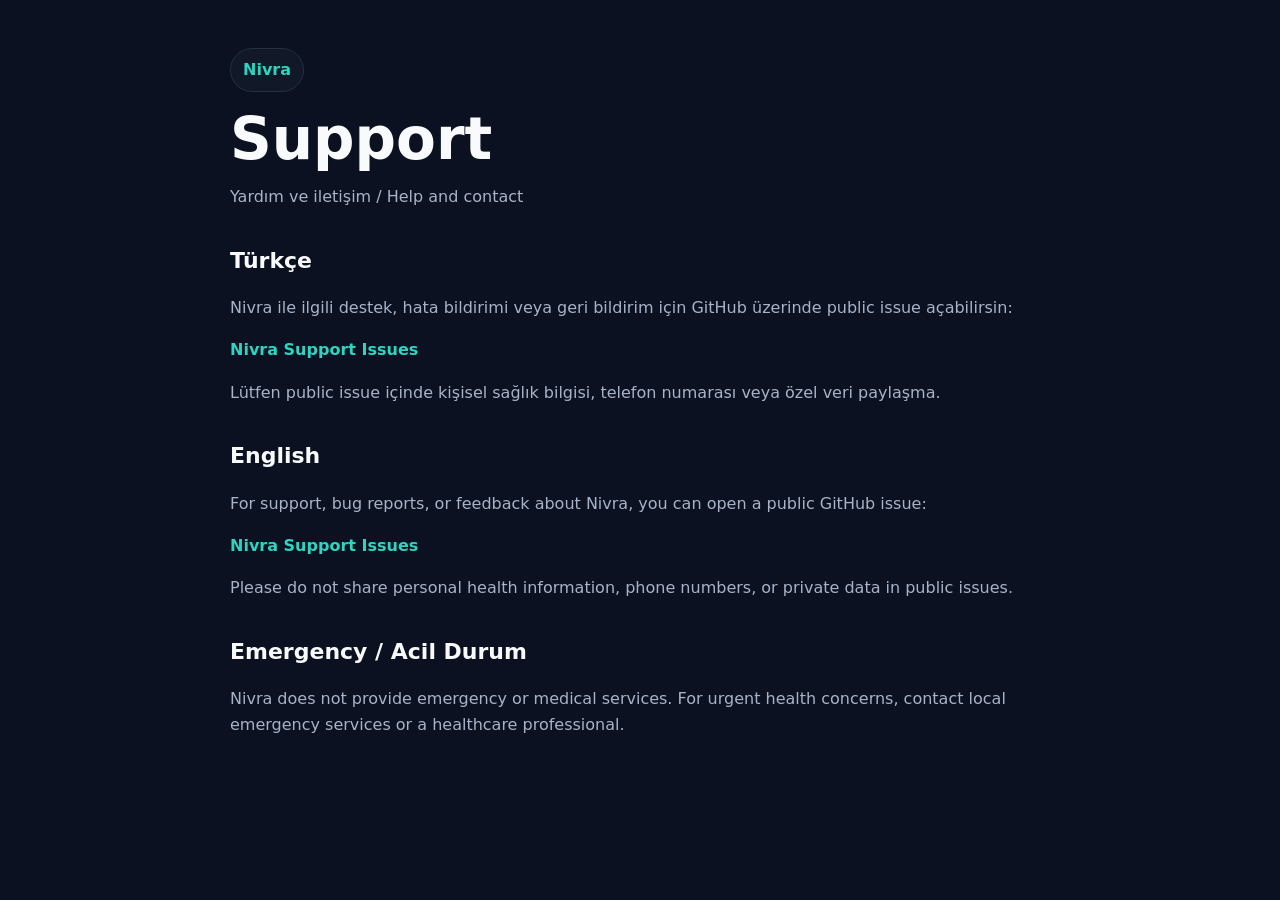
==== support.html @ cb1b6f98 "chore: add Nivra legal site" ====
<!doctype html>
<html lang="en">
  <head>
    <meta charset="utf-8">
    <meta name="viewport" content="width=device-width, initial-scale=1">
    <meta name="description" content="Nivra support">
    <title>Nivra Support</title>
    <link rel="stylesheet" href="styles.css">
  </head>
  <body>
    <main class="document">
      <a href="index.html" class="back">Nivra</a>
      <h1>Support</h1>
      <p class="muted">Yardım ve iletişim / Help and contact</p>

      <h2>Türkçe</h2>
      <p>
        Nivra ile ilgili destek, hata bildirimi veya geri bildirim için GitHub
        üzerinde public issue açabilirsin:
      </p>
      <p>
        <a href="https://github.com/nozhankeklik/nivra-site/issues">Nivra Support Issues</a>
      </p>
      <p>
        Lütfen public issue içinde kişisel sağlık bilgisi, telefon numarası veya
        özel veri paylaşma.
      </p>

      <h2>English</h2>
      <p>
        For support, bug reports, or feedback about Nivra, you can open a public
        GitHub issue:
      </p>
      <p>
        <a href="https://github.com/nozhankeklik/nivra-site/issues">Nivra Support Issues</a>
      </p>
      <p>
        Please do not share personal health information, phone numbers, or private
        data in public issues.
      </p>

      <h2>Emergency / Acil Durum</h2>
      <p>
        Nivra does not provide emergency or medical services. For urgent health
        concerns, contact local emergency services or a healthcare professional.
      </p>
    </main>
  </body>
</html>
---- styles.css ----
:root {
  color-scheme: light dark;
  --bg: #0b1120;
  --card: #111827;
  --ink: #f8fafc;
  --muted: #a8b3c7;
  --line: #253044;
  --accent: #2dd4bf;
}

* { box-sizing: border-box; }

body {
  margin: 0;
  background: var(--bg);
  color: var(--ink);
  font-family: Inter, ui-sans-serif, system-ui, -apple-system, BlinkMacSystemFont, "Segoe UI", sans-serif;
  line-height: 1.65;
}

.document {
  width: min(820px, calc(100% - 32px));
  margin: 0 auto;
  padding: 48px 0 64px;
}

h1 {
  margin: 18px 0 6px;
  font-size: clamp(34px, 7vw, 58px);
  line-height: 1;
  letter-spacing: 0;
}

h2 {
  margin: 32px 0 10px;
  font-size: 22px;
}

p, li {
  color: var(--muted);
}

a {
  color: var(--accent);
  font-weight: 700;
  text-decoration: none;
}

a:hover { text-decoration: underline; }

.back {
  display: inline-block;
  padding: 8px 12px;
  border: 1px solid var(--line);
  border-radius: 999px;
  background: var(--card);
}

.muted {
  color: var(--muted);
}
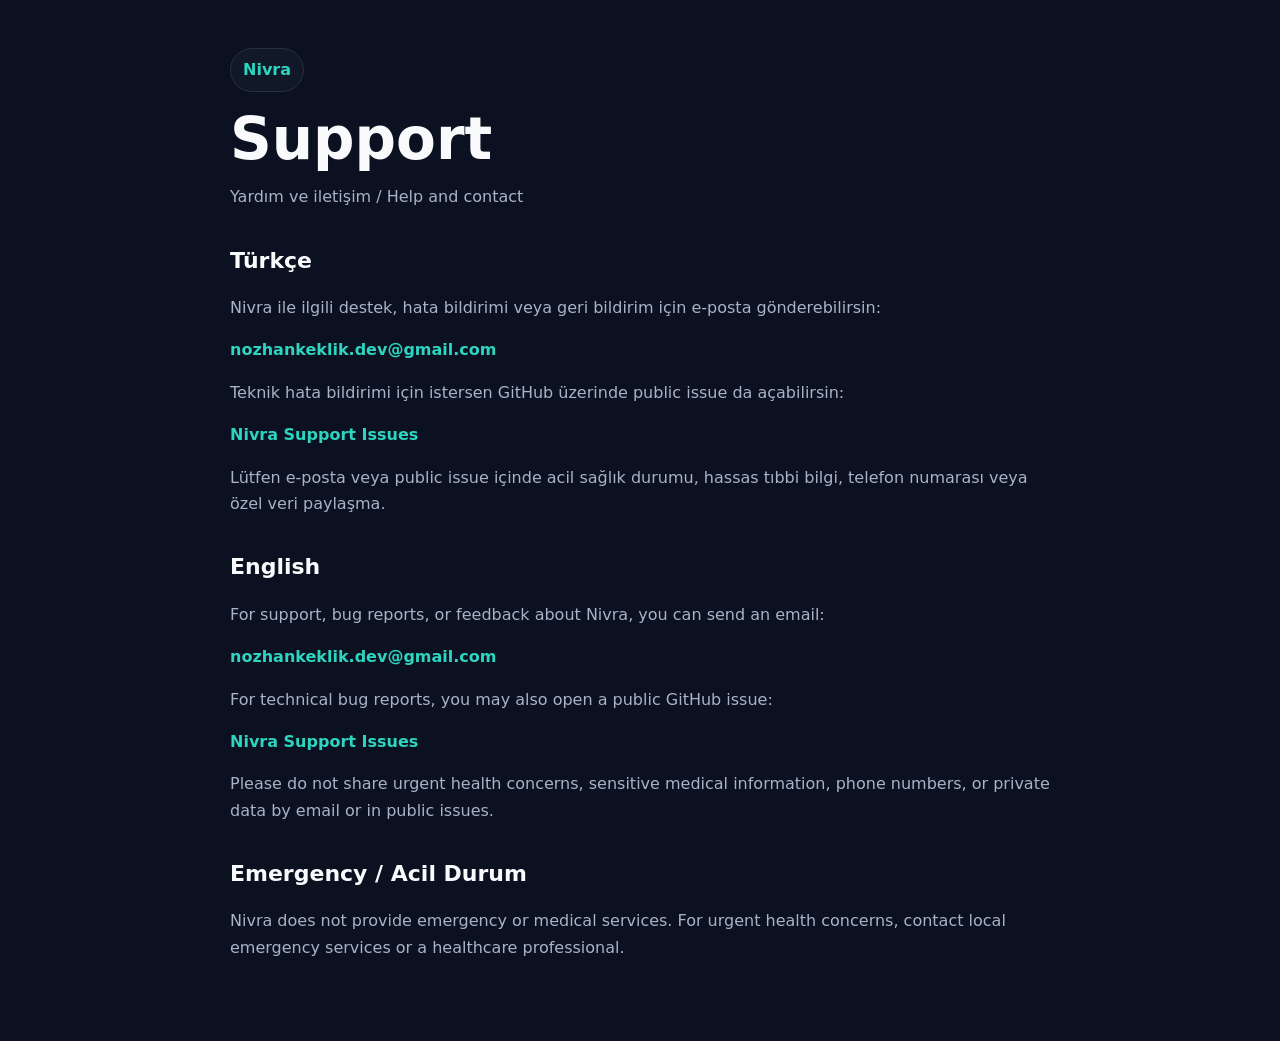
==== commit fe785185: "docs: add support email" ====
--- a/support.html
+++ b/support.html
@@ -15,28 +15,40 @@
 
       <h2>Türkçe</h2>
       <p>
-        Nivra ile ilgili destek, hata bildirimi veya geri bildirim için GitHub
-        üzerinde public issue açabilirsin:
+        Nivra ile ilgili destek, hata bildirimi veya geri bildirim için e-posta
+        gönderebilirsin:
+      </p>
+      <p>
+        <a href="mailto:nozhankeklik.dev@gmail.com">nozhankeklik.dev@gmail.com</a>
+      </p>
+      <p>
+        Teknik hata bildirimi için istersen GitHub üzerinde public issue da
+        açabilirsin:
       </p>
       <p>
         <a href="https://github.com/nozhankeklik/nivra-site/issues">Nivra Support Issues</a>
       </p>
       <p>
-        Lütfen public issue içinde kişisel sağlık bilgisi, telefon numarası veya
-        özel veri paylaşma.
+        Lütfen e-posta veya public issue içinde acil sağlık durumu, hassas tıbbi
+        bilgi, telefon numarası veya özel veri paylaşma.
       </p>
 
       <h2>English</h2>
       <p>
-        For support, bug reports, or feedback about Nivra, you can open a public
-        GitHub issue:
+        For support, bug reports, or feedback about Nivra, you can send an email:
+      </p>
+      <p>
+        <a href="mailto:nozhankeklik.dev@gmail.com">nozhankeklik.dev@gmail.com</a>
+      </p>
+      <p>
+        For technical bug reports, you may also open a public GitHub issue:
       </p>
       <p>
         <a href="https://github.com/nozhankeklik/nivra-site/issues">Nivra Support Issues</a>
       </p>
       <p>
-        Please do not share personal health information, phone numbers, or private
-        data in public issues.
+        Please do not share urgent health concerns, sensitive medical information,
+        phone numbers, or private data by email or in public issues.
       </p>
 
       <h2>Emergency / Acil Durum</h2>
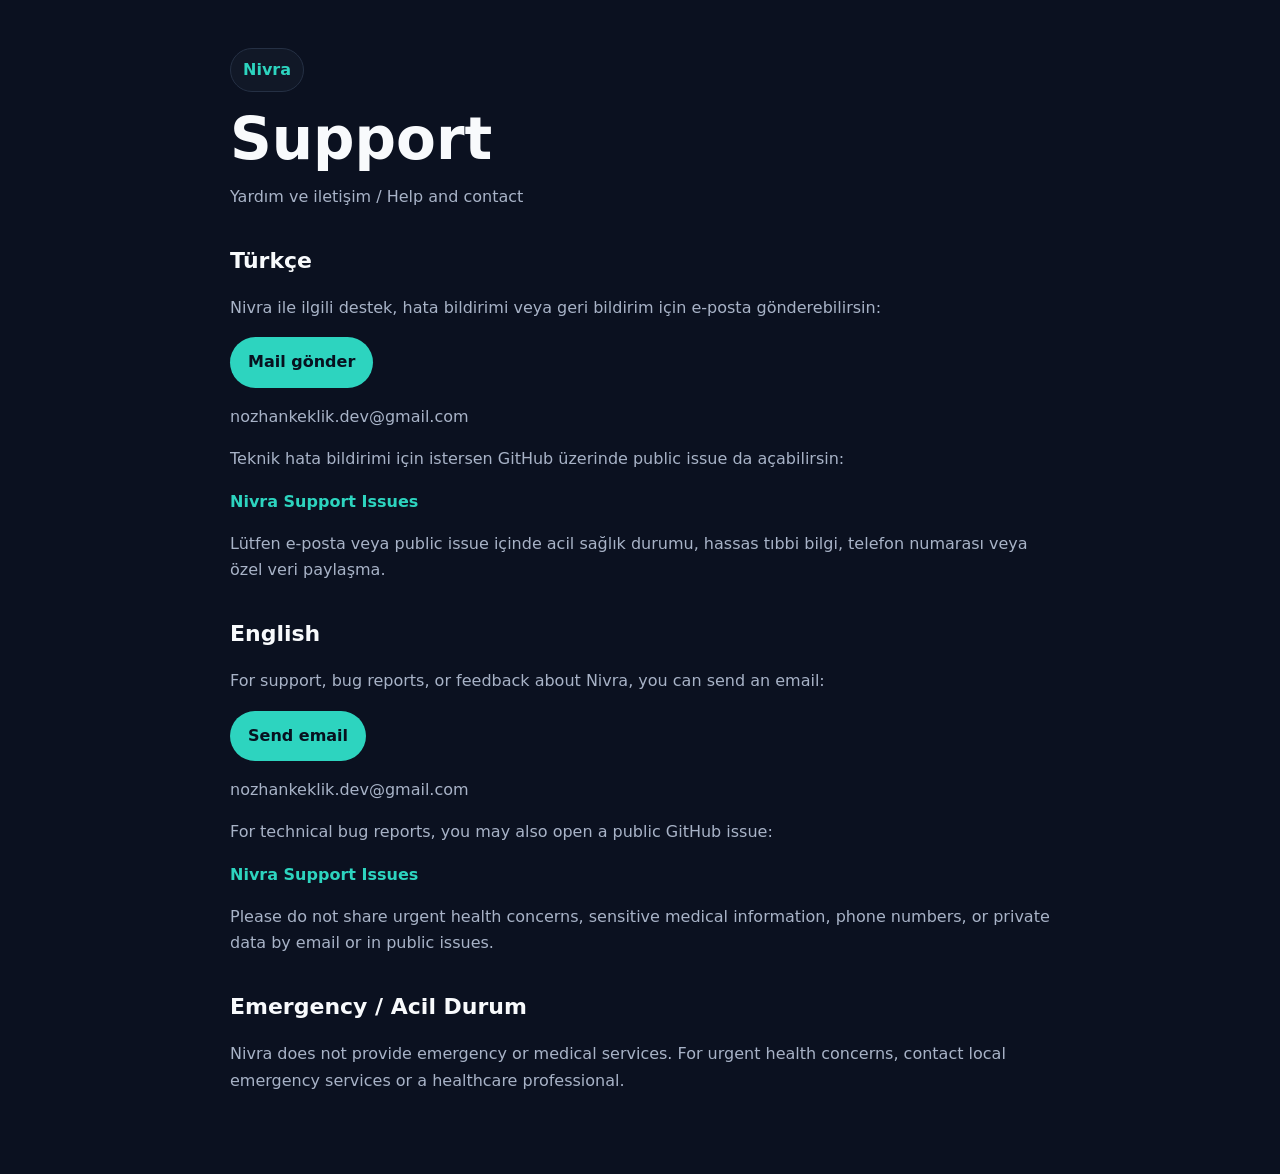
==== commit 7f461b14: "docs: clarify support email action" ====
--- a/support.html
+++ b/support.html
@@ -19,8 +19,14 @@
         gönderebilirsin:
       </p>
       <p>
-        <a href="mailto:nozhankeklik.dev@gmail.com">nozhankeklik.dev@gmail.com</a>
+        <a
+          class="button"
+          href="mailto:nozhankeklik.dev@gmail.com?subject=Nivra%20Support"
+        >
+          Mail gönder
+        </a>
       </p>
+      <p class="muted">nozhankeklik.dev@gmail.com</p>
       <p>
         Teknik hata bildirimi için istersen GitHub üzerinde public issue da
         açabilirsin:
@@ -38,8 +44,14 @@
         For support, bug reports, or feedback about Nivra, you can send an email:
       </p>
       <p>
-        <a href="mailto:nozhankeklik.dev@gmail.com">nozhankeklik.dev@gmail.com</a>
+        <a
+          class="button"
+          href="mailto:nozhankeklik.dev@gmail.com?subject=Nivra%20Support"
+        >
+          Send email
+        </a>
       </p>
+      <p class="muted">nozhankeklik.dev@gmail.com</p>
       <p>
         For technical bug reports, you may also open a public GitHub issue:
       </p>
--- a/styles.css
+++ b/styles.css
@@ -48,6 +48,23 @@
 
 a:hover { text-decoration: underline; }
 
+.button {
+  display: inline-flex;
+  align-items: center;
+  justify-content: center;
+  min-height: 48px;
+  padding: 12px 18px;
+  border-radius: 999px;
+  background: var(--accent);
+  color: #07111f;
+  font-weight: 800;
+}
+
+.button:hover {
+  text-decoration: none;
+  filter: brightness(1.05);
+}
+
 .back {
   display: inline-block;
   padding: 8px 12px;
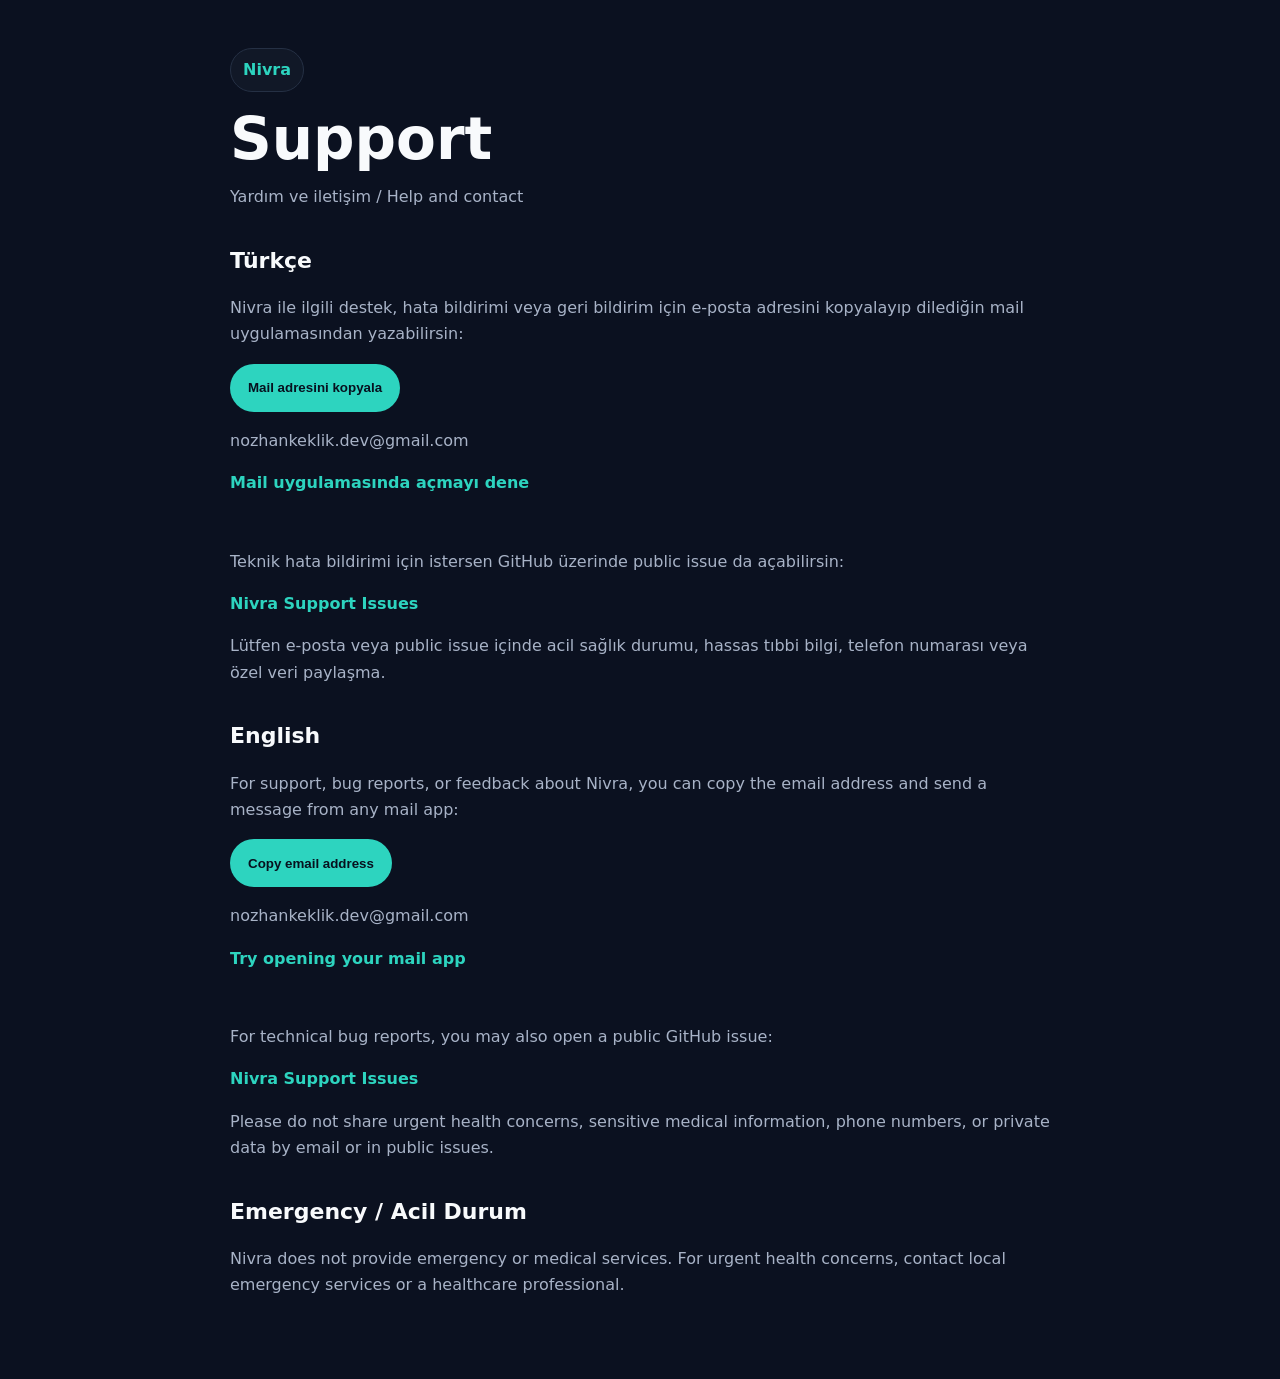
==== commit ca50fd3b: "docs: make support email copy-friendly" ====
--- a/support.html
+++ b/support.html
@@ -16,17 +16,25 @@
       <h2>Türkçe</h2>
       <p>
         Nivra ile ilgili destek, hata bildirimi veya geri bildirim için e-posta
-        gönderebilirsin:
+        adresini kopyalayıp dilediğin mail uygulamasından yazabilirsin:
       </p>
       <p>
-        <a
+        <button
           class="button"
-          href="mailto:nozhankeklik.dev@gmail.com?subject=Nivra%20Support"
+          type="button"
+          data-copy-email
+          data-copy-label="Mail adresi kopyalandı."
         >
-          Mail gönder
+          Mail adresini kopyala
+        </button>
+      </p>
+      <p class="muted">nozhankeklik.dev@gmail.com</p>
+      <p>
+        <a href="mailto:nozhankeklik.dev@gmail.com?subject=Nivra%20Support">
+          Mail uygulamasında açmayı dene
         </a>
       </p>
-      <p class="muted">nozhankeklik.dev@gmail.com</p>
+      <p class="status" data-copy-status></p>
       <p>
         Teknik hata bildirimi için istersen GitHub üzerinde public issue da
         açabilirsin:
@@ -41,17 +49,26 @@
 
       <h2>English</h2>
       <p>
-        For support, bug reports, or feedback about Nivra, you can send an email:
+        For support, bug reports, or feedback about Nivra, you can copy the
+        email address and send a message from any mail app:
       </p>
       <p>
-        <a
+        <button
           class="button"
-          href="mailto:nozhankeklik.dev@gmail.com?subject=Nivra%20Support"
+          type="button"
+          data-copy-email
+          data-copy-label="Email address copied."
         >
-          Send email
+          Copy email address
+        </button>
+      </p>
+      <p class="muted">nozhankeklik.dev@gmail.com</p>
+      <p>
+        <a href="mailto:nozhankeklik.dev@gmail.com?subject=Nivra%20Support">
+          Try opening your mail app
         </a>
       </p>
-      <p class="muted">nozhankeklik.dev@gmail.com</p>
+      <p class="status" data-copy-status></p>
       <p>
         For technical bug reports, you may also open a public GitHub issue:
       </p>
@@ -69,5 +86,39 @@
         concerns, contact local emergency services or a healthcare professional.
       </p>
     </main>
+    <script>
+      const email = 'nozhankeklik.dev@gmail.com';
+      const buttons = document.querySelectorAll('[data-copy-email]');
+      const statuses = document.querySelectorAll('[data-copy-status]');
+
+      async function copyEmail(label) {
+        try {
+          if (navigator.clipboard && window.isSecureContext) {
+            await navigator.clipboard.writeText(email);
+          } else {
+            const input = document.createElement('input');
+            input.value = email;
+            document.body.appendChild(input);
+            input.select();
+            document.execCommand('copy');
+            input.remove();
+          }
+
+          statuses.forEach((node) => {
+            node.textContent = label;
+          });
+        } catch (error) {
+          statuses.forEach((node) => {
+            node.textContent = email;
+          });
+        }
+      }
+
+      buttons.forEach((button) => {
+        button.addEventListener('click', () => {
+          copyEmail(button.dataset.copyLabel || email);
+        });
+      });
+    </script>
   </body>
 </html>
--- a/styles.css
+++ b/styles.css
@@ -54,15 +54,23 @@
   justify-content: center;
   min-height: 48px;
   padding: 12px 18px;
+  border: 0;
   border-radius: 999px;
   background: var(--accent);
   color: #07111f;
   font-weight: 800;
+  cursor: pointer;
 }
 
 .button:hover {
   text-decoration: none;
   filter: brightness(1.05);
+}
+
+.status {
+  min-height: 24px;
+  margin-top: -4px;
+  font-size: 14px;
 }
 
 .back {
